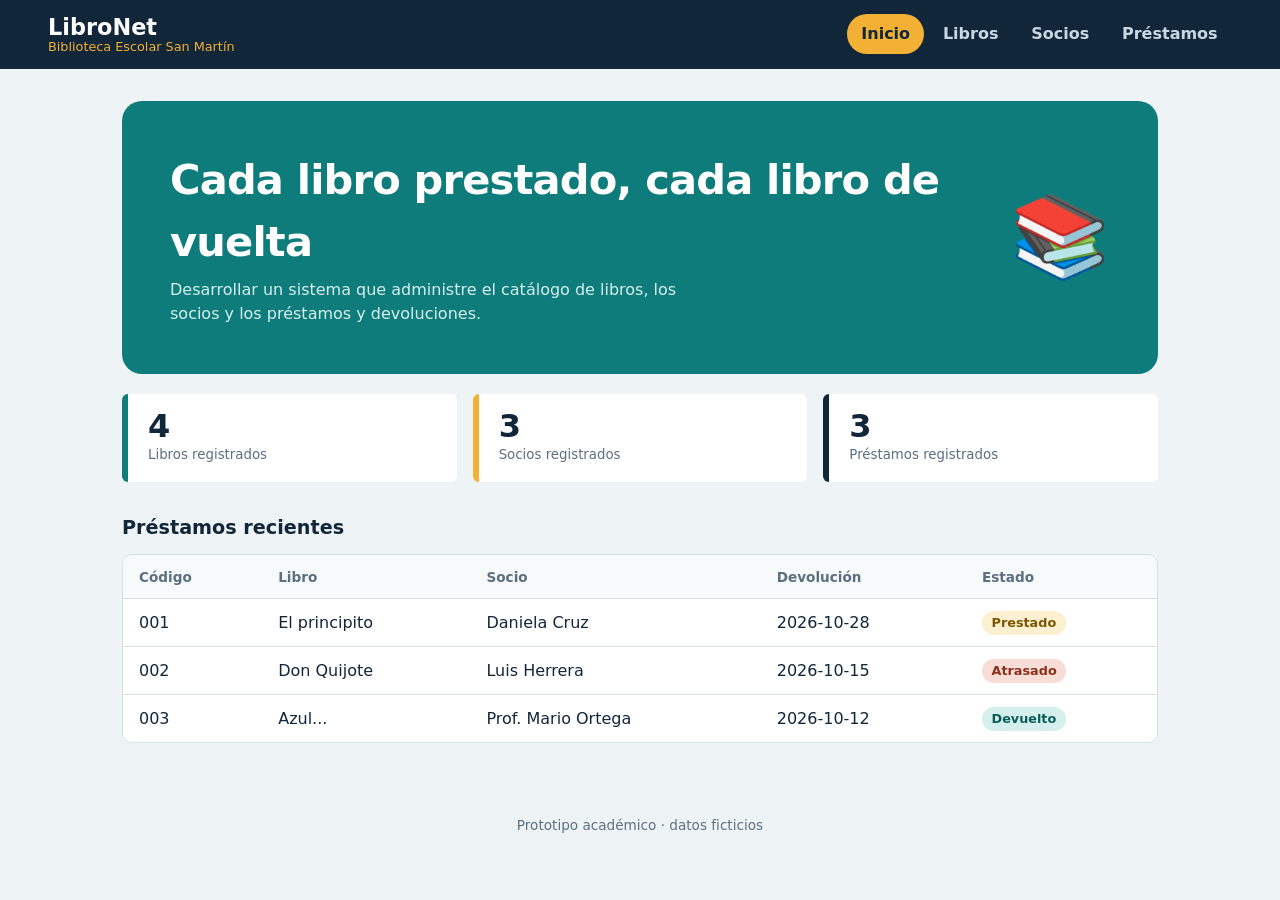
==== index.html @ 13d0e1fd "First commit Primer commit" ====
<!DOCTYPE html>
<html lang="es">
<head>
<meta charset="UTF-8">
<meta name="viewport" content="width=device-width, initial-scale=1">
<title>Inicio – LibroNet</title>
<link rel="stylesheet" href="css/styles.css">
</head>
<body>
<header class="topbar">
<a class="brand" href="index.html">LibroNet<span>Biblioteca Escolar San Martín</span></a>
<nav class="menu" aria-label="Menú principal"><a href="index.html" class="activo">Inicio</a><a href="libros.html">Libros</a><a href="socios.html">Socios</a><a href="prestamos.html">Préstamos</a></nav>
</header>
<main>
<section class="hero"><div><h1>Cada libro prestado, cada libro de vuelta</h1><p>Desarrollar un sistema que administre el catálogo de libros, los socios y los préstamos y devoluciones.</p></div><div class="patas" aria-hidden="true">📚</div></section>
<div class="stats"><div class="stat"><b>4</b><small>Libros registrados</small></div><div class="stat"><b>3</b><small>Socios registrados</small></div><div class="stat"><b>3</b><small>Préstamos registrados</small></div></div>
<h2>Préstamos recientes</h2>
<div class="tablewrap"><table><thead><tr><th>Código</th><th>Libro</th><th>Socio</th><th>Devolución</th><th>Estado</th></tr></thead>
<tbody>
<tr><td>001</td><td>El principito</td><td>Daniela Cruz</td><td>2026-10-28</td><td><span class="badge b-warn">Prestado</span></td></tr>
<tr><td>002</td><td>Don Quijote</td><td>Luis Herrera</td><td>2026-10-15</td><td><span class="badge b-bad">Atrasado</span></td></tr>
<tr><td>003</td><td>Azul...</td><td>Prof. Mario Ortega</td><td>2026-10-12</td><td><span class="badge b-ok">Devuelto</span></td></tr>
</tbody></table></div>
</main>
<footer class="footer">Prototipo académico · datos ficticios</footer>
</body>
</html>
---- css/styles.css ----
:root{
  --fondo:#EEF4F5; --tinta:#12263A; --suave:#5B6F80; --linea:#D5E0E4;
  --primario:#0E7C7B; --primario-osc:#0A5C5B; --acento:#F2B134; --peligro:#C8553D; --blanco:#fff;
}
*{box-sizing:border-box}
body{margin:0;font-family:system-ui,"Segoe UI",Arial,sans-serif;background:var(--fondo);color:var(--tinta);line-height:1.5}
a{color:inherit}
.topbar{background:var(--tinta);color:#fff;display:flex;flex-wrap:wrap;align-items:center;justify-content:space-between;gap:.5rem 2rem;padding:.9rem clamp(1rem,4vw,3rem)}
.brand{font-weight:800;font-size:1.4rem;text-decoration:none;display:flex;flex-direction:column;line-height:1.1}
.brand span{font-weight:500;font-size:.8rem;color:var(--acento)}
.menu{display:flex;gap:.25rem;flex-wrap:wrap}
.menu a{text-decoration:none;padding:.5rem .9rem;border-radius:999px;font-weight:600;color:#C9D8E2}
.menu a:hover{background:rgba(255,255,255,.1);color:#fff}
.menu a.activo{background:var(--acento);color:var(--tinta)}
a:focus-visible,button:focus-visible,input:focus-visible,select:focus-visible{outline:3px solid var(--acento);outline-offset:2px}
main{max-width:1100px;margin:0 auto;padding:2rem clamp(1rem,4vw,2rem) 3rem}
h1{font-size:clamp(1.8rem,4vw,2.6rem);margin:0 0 .25rem;font-weight:800;letter-spacing:-.02em}
h2{font-size:1.2rem;margin:2rem 0 .75rem}
.sub{color:var(--suave);margin:0 0 1.5rem;max-width:60ch}
.hero{background:var(--primario);color:#fff;border-radius:20px;padding:clamp(1.5rem,4vw,3rem);display:grid;gap:1.5rem;grid-template-columns:1fr auto;align-items:center}
.hero h1{color:#fff}
.hero p{margin:0;max-width:52ch;color:#D6F0EE}
.hero .patas{font-size:5rem;line-height:1}
@media(max-width:640px){.hero{grid-template-columns:1fr}.hero .patas{display:none}}
.stats{display:grid;grid-template-columns:repeat(auto-fit,minmax(160px,1fr));gap:1rem;margin-top:1.25rem}
.stat{background:var(--blanco);border-left:6px solid var(--primario);padding:1rem 1.25rem;border-radius:6px}
.stat:nth-child(2){border-color:var(--acento)}.stat:nth-child(3){border-color:var(--tinta)}.stat:nth-child(4){border-color:var(--peligro)}
.stat b{display:block;font-size:2rem;line-height:1}
.stat small{color:var(--suave)}
.tablewrap{overflow-x:auto;background:var(--blanco);border-radius:10px;border:1px solid var(--linea)}
table{width:100%;border-collapse:collapse;min-width:560px}
th,td{text-align:left;padding:.7rem 1rem;border-bottom:1px solid var(--linea)}
th{background:#F6FAFB;font-size:.85rem;color:var(--suave);font-weight:600}
tr:last-child td{border-bottom:0}
.badge{display:inline-block;padding:.15rem .6rem;border-radius:999px;font-size:.8rem;font-weight:700}
.b-pendiente{background:#FDF0D0;color:#7A5600}.b-confirmada{background:#D5F0EC;color:#0A5C5B}
.b-atendida{background:#E3E8EE;color:#34495C}.b-cancelada{background:#F8DDD6;color:#8A2F1A}
.toolbar{display:flex;flex-wrap:wrap;gap:.75rem;margin-bottom:1rem;align-items:center}
button,.btn{font:inherit;font-weight:700;border:0;border-radius:8px;padding:.6rem 1.1rem;cursor:pointer;background:var(--primario);color:#fff}
button:hover{background:var(--primario-osc)}
button.sec{background:transparent;color:var(--primario);border:2px solid var(--primario);padding:.25rem .7rem;font-size:.85rem}
button.sec:hover{background:var(--primario);color:#fff}
button.danger{color:var(--peligro);border-color:var(--peligro)}
button.danger:hover{background:var(--peligro);color:#fff}
form.card{background:var(--blanco);border:1px solid var(--linea);border-radius:10px;padding:1.25rem;display:grid;grid-template-columns:repeat(auto-fit,minmax(200px,1fr));gap:1rem}
label{display:flex;flex-direction:column;gap:.3rem;font-weight:600;font-size:.9rem}
input,select{font:inherit;padding:.55rem .7rem;border:1px solid #B7C6CE;border-radius:8px;background:#fff}
form.card .full{grid-column:1/-1}
.cards{display:grid;grid-template-columns:repeat(auto-fill,minmax(230px,1fr));gap:1rem}
.vet{background:var(--blanco);border:1px solid var(--linea);border-radius:10px;padding:1.25rem}
.vet h3{margin:0}.vet p{margin:.2rem 0;color:var(--suave)}
.empty{padding:1.5rem;color:var(--suave)}


.footer{text-align:center;color:var(--suave);font-size:.85rem;padding:1.5rem}

.badge{background:#E3E8EE;color:#34495C}.b-ok{background:#D5F0EC;color:#0A5C5B}.b-warn{background:#FDF0D0;color:#7A5600}.b-bad{background:#F8DDD6;color:#8A2F1A}
button{font:inherit;font-weight:700;border:0;border-radius:8px;padding:.6rem 1.1rem;cursor:pointer;background:var(--primario);color:#fff}
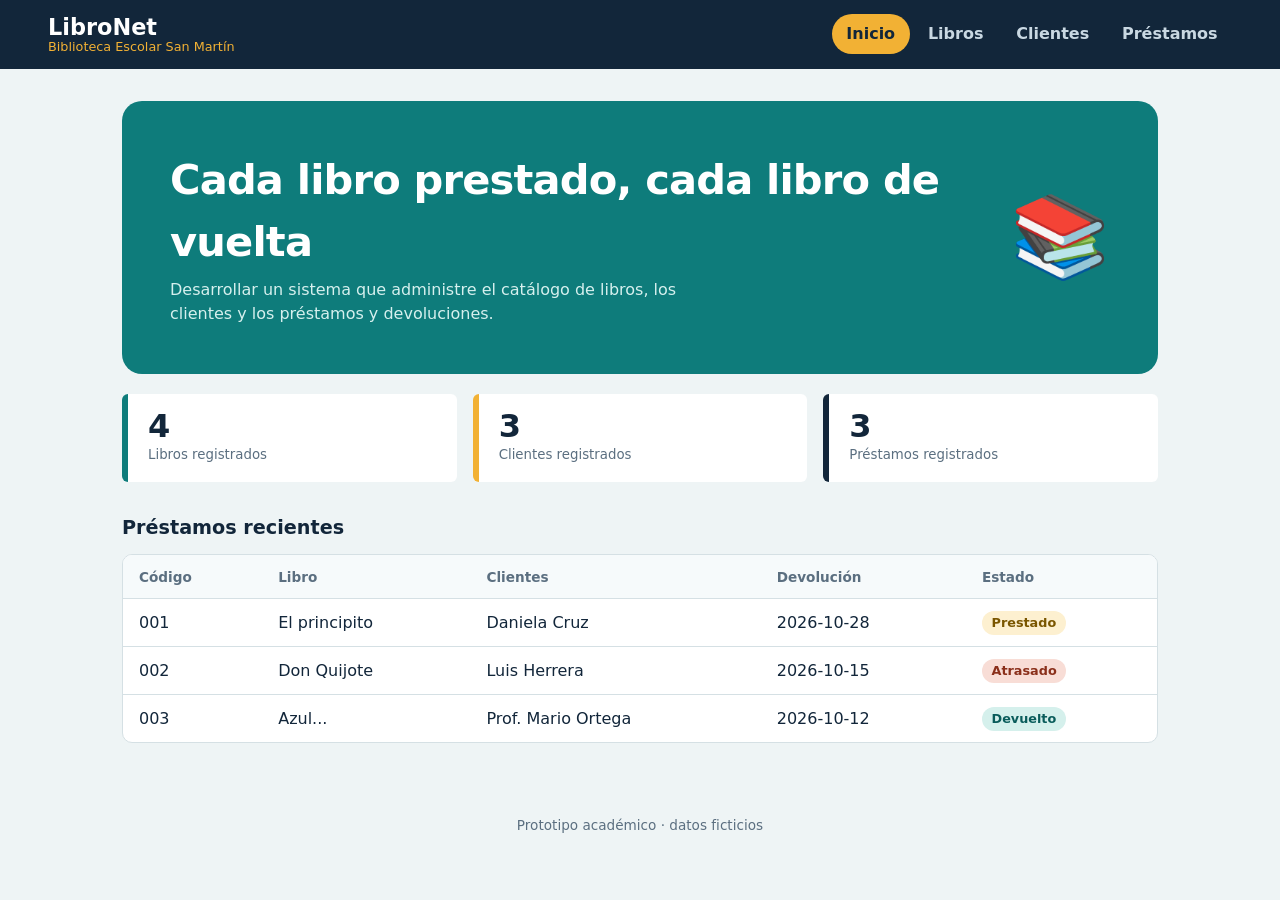
==== commit 294f1e89: "Cambio 'Socios' a 'Clientes'en index.html" ====
--- a/index.html
+++ b/index.html
@@ -9,13 +9,13 @@
 <body>
 <header class="topbar">
 <a class="brand" href="index.html">LibroNet<span>Biblioteca Escolar San Martín</span></a>
-<nav class="menu" aria-label="Menú principal"><a href="index.html" class="activo">Inicio</a><a href="libros.html">Libros</a><a href="socios.html">Socios</a><a href="prestamos.html">Préstamos</a></nav>
+<nav class="menu" aria-label="Menú principal"><a href="index.html" class="activo">Inicio</a><a href="libros.html">Libros</a><a href="socios.html">Clientes</a><a href="prestamos.html">Préstamos</a></nav>
 </header>
 <main>
-<section class="hero"><div><h1>Cada libro prestado, cada libro de vuelta</h1><p>Desarrollar un sistema que administre el catálogo de libros, los socios y los préstamos y devoluciones.</p></div><div class="patas" aria-hidden="true">📚</div></section>
-<div class="stats"><div class="stat"><b>4</b><small>Libros registrados</small></div><div class="stat"><b>3</b><small>Socios registrados</small></div><div class="stat"><b>3</b><small>Préstamos registrados</small></div></div>
+<section class="hero"><div><h1>Cada libro prestado, cada libro de vuelta</h1><p>Desarrollar un sistema que administre el catálogo de libros, los clientes y los préstamos y devoluciones.</p></div><div class="patas" aria-hidden="true">📚</div></section>
+<div class="stats"><div class="stat"><b>4</b><small>Libros registrados</small></div><div class="stat"><b>3</b><small>Clientes registrados</small></div><div class="stat"><b>3</b><small>Préstamos registrados</small></div></div>
 <h2>Préstamos recientes</h2>
-<div class="tablewrap"><table><thead><tr><th>Código</th><th>Libro</th><th>Socio</th><th>Devolución</th><th>Estado</th></tr></thead>
+<div class="tablewrap"><table><thead><tr><th>Código</th><th>Libro</th><th>Clientes</th><th>Devolución</th><th>Estado</th></tr></thead>
 <tbody>
 <tr><td>001</td><td>El principito</td><td>Daniela Cruz</td><td>2026-10-28</td><td><span class="badge b-warn">Prestado</span></td></tr>
 <tr><td>002</td><td>Don Quijote</td><td>Luis Herrera</td><td>2026-10-15</td><td><span class="badge b-bad">Atrasado</span></td></tr>
@@ -24,4 +24,4 @@
 </main>
 <footer class="footer">Prototipo académico · datos ficticios</footer>
 </body>
-</html>+</html>
